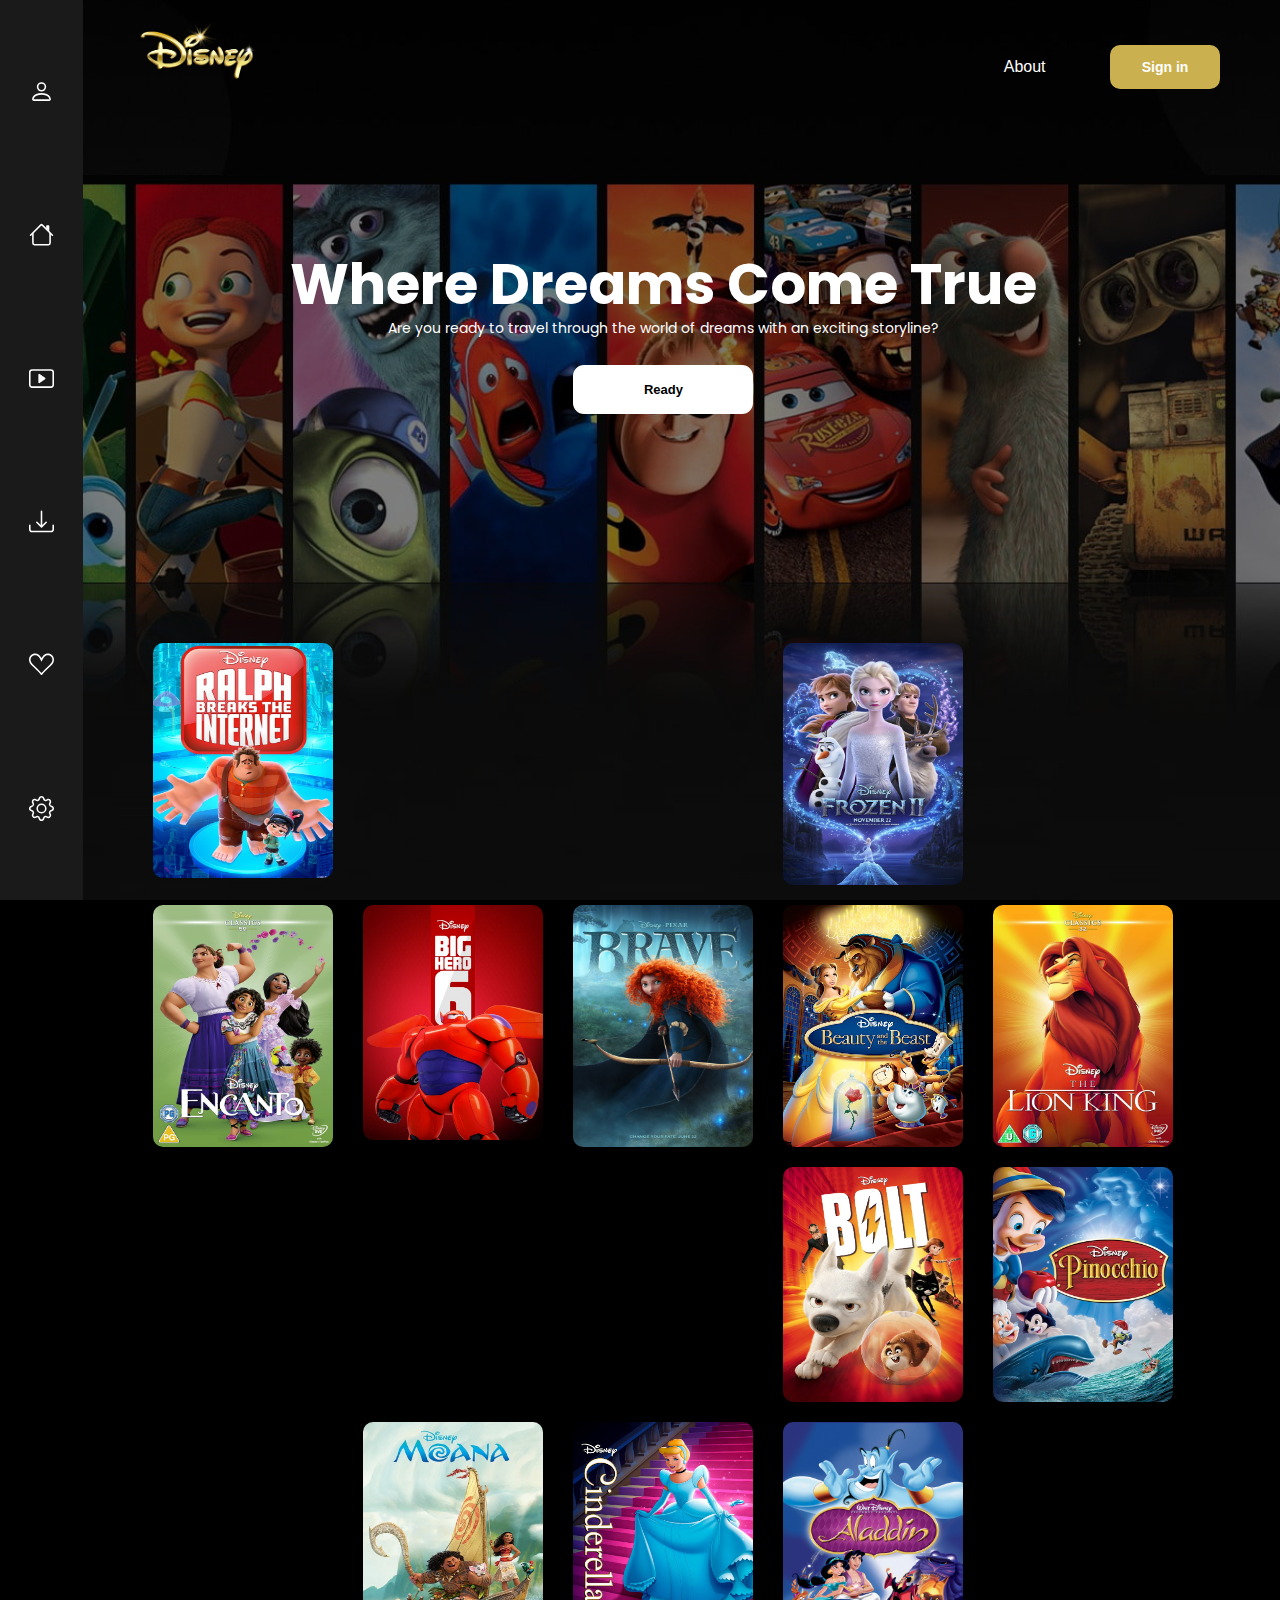
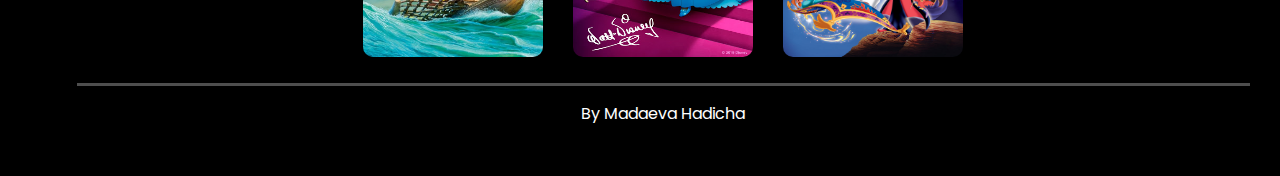
==== index.html @ 463ecde5 "Add files via upload" ====
<!DOCTYPE html>
<html lang="en">
  <head>
    <meta charset="UTF-8" />
    <meta http-equiv="X-UA-Compatible" content="IE=edge" />
    <meta name="viewport" content="width=device-width, initial-scale=1.0" />
    <link rel="preconnect" href="https://fonts.googleapis.com" />
    <link rel="preconnect" href="https://fonts.gstatic.com" crossorigin />
    <link
      href="https://fonts.googleapis.com/css2?family=Poppins:wght@300&display=swap"
      rel="stylesheet"
    />
    <link rel="stylesheet" href="style.css" />
    <title>Disney</title>
  </head>
  <body>
    <div class="container">
      <div class="navbar">
        <img class="logo" src="/images/logo3.png" />
        <nav>
          <ul>
            <li><a href="#">About</a></li>
            <li>
              <a href="sign_in.html" target="_blank"
                ><button type="button">Sign in</button></a
              >
            </li>
          </ul>
        </nav>
      </div>
      <div class="sidebar">
        <div class="icons">
          <svg
            xmlns="http://www.w3.org/2000/svg"
            width="25"
            height="25"
            fill="currentColor"
            class="bi bi-person"
            viewBox="0 0 16 16"
          >
            <path
              d="M8 8a3 3 0 1 0 0-6 3 3 0 0 0 0 6zm2-3a2 2 0 1 1-4 0 2 2 0 0 1 4 0zm4 8c0 1-1 1-1 1H3s-1 0-1-1 1-4 6-4 6 3 6 4zm-1-.004c-.001-.246-.154-.986-.832-1.664C11.516 10.68 10.289 10 8 10c-2.29 0-3.516.68-4.168 1.332-.678.678-.83 1.418-.832 1.664h10z"
            />
          </svg>
        </div>
        <div class="icons">
          <svg
            xmlns="http://www.w3.org/2000/svg"
            width="25"
            height="25"
            fill="currentColor"
            class="bi bi-house"
            viewBox="0 0 16 16"
          >
            <path
              fill-rule="evenodd"
              d="M2 13.5V7h1v6.5a.5.5 0 0 0 .5.5h9a.5.5 0 0 0 .5-.5V7h1v6.5a1.5 1.5 0 0 1-1.5 1.5h-9A1.5 1.5 0 0 1 2 13.5zm11-11V6l-2-2V2.5a.5.5 0 0 1 .5-.5h1a.5.5 0 0 1 .5.5z"
            />
            <path
              fill-rule="evenodd"
              d="M7.293 1.5a1 1 0 0 1 1.414 0l6.647 6.646a.5.5 0 0 1-.708.708L8 2.207 1.354 8.854a.5.5 0 1 1-.708-.708L7.293 1.5z"
            />
          </svg>
        </div>
        <div class="icons">
          <svg
            xmlns="http://www.w3.org/2000/svg"
            width="25"
            height="25"
            fill="currentColor"
            class="bi bi-play-btn"
            viewBox="0 0 16 16"
          >
            <path
              d="M6.79 5.093A.5.5 0 0 0 6 5.5v5a.5.5 0 0 0 .79.407l3.5-2.5a.5.5 0 0 0 0-.814l-3.5-2.5z"
            />
            <path
              d="M0 4a2 2 0 0 1 2-2h12a2 2 0 0 1 2 2v8a2 2 0 0 1-2 2H2a2 2 0 0 1-2-2V4zm15 0a1 1 0 0 0-1-1H2a1 1 0 0 0-1 1v8a1 1 0 0 0 1 1h12a1 1 0 0 0 1-1V4z"
            />
          </svg>
        </div>
        <div class="icons">
          <svg
            xmlns="http://www.w3.org/2000/svg"
            width="25"
            height="25"
            fill="currentColor"
            class="bi bi-download"
            viewBox="0 0 16 16"
          >
            <path
              d="M.5 9.9a.5.5 0 0 1 .5.5v2.5a1 1 0 0 0 1 1h12a1 1 0 0 0 1-1v-2.5a.5.5 0 0 1 1 0v2.5a2 2 0 0 1-2 2H2a2 2 0 0 1-2-2v-2.5a.5.5 0 0 1 .5-.5z"
            />
            <path
              d="M7.646 11.854a.5.5 0 0 0 .708 0l3-3a.5.5 0 0 0-.708-.708L8.5 10.293V1.5a.5.5 0 0 0-1 0v8.793L5.354 8.146a.5.5 0 1 0-.708.708l3 3z"
            />
          </svg>
        </div>
        <div class="icons">
          <svg
            xmlns="http://www.w3.org/2000/svg"
            width="25"
            height="25"
            fill="currentColor"
            class="bi bi-suit-heart"
            viewBox="0 0 16 16"
          >
            <path
              d="m8 6.236-.894-1.789c-.222-.443-.607-1.08-1.152-1.595C5.418 2.345 4.776 2 4 2 2.324 2 1 3.326 1 4.92c0 1.211.554 2.066 1.868 3.37.337.334.721.695 1.146 1.093C5.122 10.423 6.5 11.717 8 13.447c1.5-1.73 2.878-3.024 3.986-4.064.425-.398.81-.76 1.146-1.093C14.446 6.986 15 6.131 15 4.92 15 3.326 13.676 2 12 2c-.777 0-1.418.345-1.954.852-.545.515-.93 1.152-1.152 1.595L8 6.236zm.392 8.292a.513.513 0 0 1-.784 0c-1.601-1.902-3.05-3.262-4.243-4.381C1.3 8.208 0 6.989 0 4.92 0 2.755 1.79 1 4 1c1.6 0 2.719 1.05 3.404 2.008.26.365.458.716.596.992a7.55 7.55 0 0 1 .596-.992C9.281 2.049 10.4 1 12 1c2.21 0 4 1.755 4 3.92 0 2.069-1.3 3.288-3.365 5.227-1.193 1.12-2.642 2.48-4.243 4.38z"
            />
          </svg>
        </div>
        <div class="icons">
          <svg
            xmlns="http://www.w3.org/2000/svg"
            width="25"
            height="25"
            fill="currentColor"
            class="bi bi-gear"
            viewBox="0 0 16 16"
          >
            <path
              d="M8 4.754a3.246 3.246 0 1 0 0 6.492 3.246 3.246 0 0 0 0-6.492zM5.754 8a2.246 2.246 0 1 1 4.492 0 2.246 2.246 0 0 1-4.492 0z"
            />
            <path
              d="M9.796 1.343c-.527-1.79-3.065-1.79-3.592 0l-.094.319a.873.873 0 0 1-1.255.52l-.292-.16c-1.64-.892-3.433.902-2.54 2.541l.159.292a.873.873 0 0 1-.52 1.255l-.319.094c-1.79.527-1.79 3.065 0 3.592l.319.094a.873.873 0 0 1 .52 1.255l-.16.292c-.892 1.64.901 3.434 2.541 2.54l.292-.159a.873.873 0 0 1 1.255.52l.094.319c.527 1.79 3.065 1.79 3.592 0l.094-.319a.873.873 0 0 1 1.255-.52l.292.16c1.64.893 3.434-.902 2.54-2.541l-.159-.292a.873.873 0 0 1 .52-1.255l.319-.094c1.79-.527 1.79-3.065 0-3.592l-.319-.094a.873.873 0 0 1-.52-1.255l.16-.292c.893-1.64-.902-3.433-2.541-2.54l-.292.159a.873.873 0 0 1-1.255-.52l-.094-.319zm-2.633.283c.246-.835 1.428-.835 1.674 0l.094.319a1.873 1.873 0 0 0 2.693 1.115l.291-.16c.764-.415 1.6.42 1.184 1.185l-.159.292a1.873 1.873 0 0 0 1.116 2.692l.318.094c.835.246.835 1.428 0 1.674l-.319.094a1.873 1.873 0 0 0-1.115 2.693l.16.291c.415.764-.42 1.6-1.185 1.184l-.291-.159a1.873 1.873 0 0 0-2.693 1.116l-.094.318c-.246.835-1.428.835-1.674 0l-.094-.319a1.873 1.873 0 0 0-2.692-1.115l-.292.16c-.764.415-1.6-.42-1.184-1.185l.159-.291A1.873 1.873 0 0 0 1.945 8.93l-.319-.094c-.835-.246-.835-1.428 0-1.674l.319-.094A1.873 1.873 0 0 0 3.06 4.377l-.16-.292c-.415-.764.42-1.6 1.185-1.184l.292.159a1.873 1.873 0 0 0 2.692-1.115l.094-.319z"
            />
          </svg>
        </div>
      </div>
      <div class="welcome">
        <div class="text">
          <h1>Where Dreams Come True</h1>
          <p>
            Are you ready to travel through the world of dreams with an exciting
            storyline?
          </p>
          <button type="button"><a href="#scroll">Ready</a></button>
        </div>
      </div>
      <div class="row">
        <div class="col">
          <a href="ralph_breaks_the_internet.html">
            <div class="card card1"></div
          ></a>
          <div class="card card2"></div>
          <div class="card card3"></div>
          <div class="card card4"></div>
          <div class="card card5" id="scroll"></div>
          <div class="card card6"></div>
          <a href="big_hero6.html">
            <div class="card card7"></div>
          </a>
          <div class="card card8"></div>
          <div class="card card9"></div>
          <div class="card card10"></div>
          <div class="card card11"></div>
          <div class="card card12"></div>
          <div class="card card13"></div>
          <div class="card card14"></div>
          <div class="card card15"></div>
          <div class="card card16"></div>
          <div class="card card17"></div>
          <div class="card card18"></div>
        </div>
      </div>
      <hr />
      <footer>By Madaeva Hadicha</footer>
    </div>
  </body>
</html>
---- style.css ----
* {
  margin: 0;
  padding: 0;
  box-sizing: border-box;
}
body {
  background-color: #000;
  font-family: "Poppins", sans-serif;
  display: flex;
  justify-content: flex-end;
}
.container,
.container2,
.container3 {
  width: 94%;
  height: 100vh;
  padding-right: 30px;

  background-position: center;
  background-size: cover;
}
.containersign {
  width: 100%;
  color: #fff;
  height: 100vh;
  display: flex;
  padding: 25px;
  padding-left: 130px;
  justify-content: flex-start;
  align-items: center;
  background-position: center;
  background-size: cover;
}

.container {
  background-image: linear-gradient(rgba(0, 0, 0, 0.5), rgba(0, 0, 0, 0.5)),
    url("/images/crop.jpg");
}
.container2 {
  background-image: linear-gradient(rgba(0, 0, 0, 0.5), rgba(0, 0, 0, 0.5)),
    url("/images/backralph.jfif");
}
.container3 {
  background-image: linear-gradient(rgba(0, 0, 0, 0.5), rgba(0, 0, 0, 0.5)),
    url("/images/hero.jpg");
}
.containersign {
  background-image: linear-gradient(rgba(0, 0, 0, 0.155), rgba(0, 0, 0, 0.221)),
    url("/images/signback.jpg");
}
.navbar {
  height: 12%;
  display: flex;
  padding-left: 60px;
  align-items: center;
  font-family: "Montserrat", sans-serif;
}
.logo {
  width: 120px;
  cursor: pointer;
}

nav {
  flex: 1;
  padding-right: 30px;
  text-align: right;
}
nav ul li {
  list-style: none;
  display: inline-block;
  margin-left: 60px;
}
nav ul li a {
  text-decoration: none;
  font-style: 13px;
  color: #fff;
  transition: 0.35s;
}
nav ul li a:hover {
  transition: 0.4s;
  opacity: 1;
}
.sidebar {
  background-color: #1a1a1a;
  width: 6.5%;
  height: 100%;
  padding: 20px;
  position: fixed;
  color: #fff;
  top: 0;
  left: 0;
  display: flex;
  flex-direction: column;
  justify-content: space-around;
  align-items: center;
}
.icons {
  width: 50px;
  height: 50px;
  display: flex;
  justify-content: center;
  align-items: center;
  cursor: pointer;
  transition: 0.3s;
  border-radius: 8px;
}
svg {
  cursor: pointer;
}

.icons:hover {
  border-radius: 10px;
  background-color: rgba(255, 255, 255, 0.201);
}

.row {
  height: auto;
  padding: 16px;
  margin-top: 5%;
}
.row h3 {
  margin-left: 120px;
  color: #fff;
}
.col {
  display: flex;
  flex-wrap: wrap;
  justify-content: center;
}
.welcome {
  width: 100%;
  height: 50vh;
  text-align: center;
  display: flex;
  align-items: center;
  flex-direction: column;
  justify-content: center;
}
.welcome2 {
  background-color: none;
  width: 100%;
  height: 50vh;
  text-align: left;
  align-items: center;
  display: flex;
  padding-left: 65px;
}
.text {
  width: 68%;
  height: auto;
}
.text2 {
  width: 45%;
  height: auto;
  background-color: none;
  display: flex;
  justify-content: flex-start;
  flex-direction: column;
}

.welcome h1,
.welcome2 .text2 h1 {
  color: #fff;
  font-size: 3.5em;
  line-height: 65px;
}
.welcome p,
.welcome2 p {
  color: #fff;
  line-height: 22px;
  font-size: 14px;
}
.someinf {
  display: flex;
  align-items: flex-end;
}
span {
  opacity: 0.6;
  color: #fff;
  font-size: 12px;
  word-spacing: 6px;
}
.rating-area {
  overflow: hidden;
  width: 210px;
}
.rating-area:not(:checked) > input {
  display: none;
}
.rating-area:not(:checked) > label {
  float: right;
  width: 42px;
  padding: 0;
  cursor: pointer;
  font-size: 32px;
  line-height: 32px;
  color: lightgrey;
  text-shadow: 1px 1px #bbb;
}
.rating-area:not(:checked) > label:before {
  content: "★";
}
.rating-area > input:checked ~ label {
  color: gold;
  text-shadow: 1px 1px #c60;
}
.rating-area:not(:checked) > label:hover,
.rating-area:not(:checked) > label:hover ~ label {
  color: gold;
}
.rating-area > input:checked + label:hover,
.rating-area > input:checked + label:hover ~ label,
.rating-area > input:checked ~ label:hover,
.rating-area > input:checked ~ label:hover ~ label,
.rating-area > label:hover ~ input:checked ~ label {
  color: gold;
  text-shadow: 1px 1px goldenrod;
}
.rate-area > label:active {
  position: relative;
}
button,
.button2 {
  width: 180px;
  color: #000;
  font-size: 13px;
  padding: 14px;
  text-align: center;
  background-color: #fff;
  border: 3px solid #fff;
  border-radius: 11px;
  outline: none;
  margin-top: 26px;
  font-weight: 600;
}
li button {
  width: 110px;
  color: #000;
  font-size: 14px;
  padding: 11px;
  text-align: center;
  border: 3px solid #cab04e;
  color: #fff;
  background-color: #cab04e;
  transition: 0.5s;
  border-radius: 10px;
  outline: none;
  margin-top: 26px;
  font-weight: 600;
}
.button2 {
  display: flex;
  align-items: center;
  justify-content: center;
}
button a {
  text-decoration: none;
  color: #000;
}
button:hover {
  border: 3px solid #fff;
  color: #fff;
  background-color: rgba(255, 255, 255, 0.335);
  transition: 0.5s;
}
button:hover a {
  color: #fff;
  transition: 0.6s;
}
li button:hover {
  background-color: #b09943;
  border: 3px solid #b09943;
}
.gallery_container {
  margin: 50px;
  display: flex;
  flex-wrap: wrap;
  justify-content: space-around;
}
.video_block {
  width: 100%;
  height: auto;
  padding: 80px 75px 10px 75px;
  display: flex;
  flex-direction: column;
  align-items: center;
  justify-content: center;

  color: #fff;
}

table {
  color: #fff;
  border-spacing: 20px 0;
}
th {
  text-align: right;
}
.card {
  min-width: 180px;
  min-height: 235px;
  cursor: pointer;
  border-radius: 10px;
  margin: 10px 15px;
  display: inline-block;
  background-size: 100% 100%;
  background-position: center;
  box-sizing: border-box;
  transition: 0.4s;
}
.card:hover {
  box-shadow: rgba(240, 217, 14, 0.552) 0px 0px 0px 3px;
  transform: scale(1.1);
  transition: 0.4s;
}
.card1 {
  background-image: url(/images/ralph.jpeg);+
}
.card2 {
  background-image: url(/images/toystory.jpeg);
}
.card3 {
  background-image: url(/images/raya.jpg);
}
.card4 {
  background-image: url(/images/frozen.jpg);
}
.card5 {
  background-image: url(/images/zootopi.jpg);
}
.card6 {
  background-image: url(/images/encanto.jpg);
}
.card7 {
  background-image: url(/images/big_her.jpg);
}
.card8 {
  background-image: url(/images/brave.jpg);
}
.card9 {
  background-image: url(/images/beauty.jpg);
}
.card10 {
  background-image: url(/images/king.jpg);
}
.card11 {
  background-image: url(/images/tangled.webp);
}
.card12 {
  background-image: url(/images/smk.jpg);
}
.card13 {
  background-image: url(/images/tiana.jpg);
}
.card14 {
  background-image: url(/images/Bolt_Poster.webp);
}
.card15 {
  background-image: url(/images/pinokio.jpeg);
}
.card16 {
  background-image: url(/images/moana.jpg);
}
.card17 {
  background-image: url(/images/cindrella.jpg);
}
.card18 {
  background-image: url(/images/Aladin.jpg);
}
h5 {
  color: #fff;
  text-shadow: 0 0 5px #999;
}
.card p {
  text-shadow: 0 0 15px #000;
  font-size: 9px;
}
hr {
  width: 100%;
  height: 3px;
  border: none;
  background-color: rgba(255, 255, 255, 0.306);
}
footer {
  width: 100%;
  height: 10vh;
  color: #fff;
  text-align: center;
  padding: 15px;
}
.signbox {
  width: 100%;
  height: 100%;

  background: rgba(246, 241, 241, 0.1);
  border-radius: 16px;
  box-shadow: 0 4px 30px rgba(0, 0, 0, 0.1);
  backdrop-filter: blur(4.3px);
  -webkit-backdrop-filter: blur(4.3px);
  border: 1px solid rgba(246, 241, 241, 0.29);
}
form {
  width: 100%;
  height: 100%;
  position: relative;
  background-color: none;
  top: -100%;
  padding: 55px;
  display: flex;
  flex-direction: column;
}
form h2 {
  margin-top: 40px;
  text-align: center;
}
form input {
  height: 50px;
  color: #fff;
  padding: 10px;
  font-size: 14px;
  background-color: transparent;
  border-radius: 4px;
  box-shadow: 0 4px 30px rgba(0, 0, 0, 0.1);
  backdrop-filter: blur(4.3px);
  -webkit-backdrop-filter: blur(4.3px);
  border: 1px solid rgba(246, 241, 241, 0.539);
}
::placeholder {
  color: #fff;
  opacity: 0.4;
  letter-spacing: 1px;
  font-size: 14px;
}
form input[type="button"] {
  background: rgba(246, 241, 241, 0.362);
  font-size: 15px;
}
.signbtn:hover {
  background: rgba(246, 241, 241, 0.603);
  font-size: 15px;
}
form input:focus {
  outline: none;
}
form a {
  color: #fff;
}
.bottomlink {
  width: 100%;
  display: flex;
  justify-content: space-between;
  padding: 5px;
}

.main {
  padding: 10px;
  width: 50%;
  height: 90%;
  background-color: none;
}
@media only screen and (max-width: 420px) {
  .container,
  .container2 {
    width: 100%;
    padding-right: 0;
  }

  .welcome h1 {
    font-size: 2em;
  }
  .welcome2 {
    padding-left: 40px;
  }
  .navbar {
    padding-left: 40px;
  }
  .logo {
    width: 90px;
  }
  nav {
    display: none;
  }
  .text2 {
    width: 100%;
  }
  .welcome2 .text2 h1 {
    font-size: 2em;
  }
  .gallery_container .gallery img {
    width: 120px;
    height: 90px;
  }
  .video_block {
    padding: 20px 40px;
  }
  .video_block h2 {
    font-size: 22px;
  }
  .video_block p {
    font-size: 13px;
  }
  table {
    font-size: 13px;
  }
  video {
    width: 300px;
    height: 200px;
  }
  .sidebar {
    width: 100%;
    height: 8%;
    flex-direction: row;
    top: 92%;
    background-color: 1a1a1a;

    left: 0;
  }
}

@media only screen and (max-width: 750px) {
  .container,
  .container2,
  .container3 {
    width: 100%;

    padding-right: 20px;
  }
  .welcome h1 {
    font-size: 2.5em;
    line-height: 44px;
  }

  .sidebar {
    padding: 30px;
  }
  .text2 {
    width: 100%;
  }
  video {
    width: 350px;
    height: 320px;
  }
}
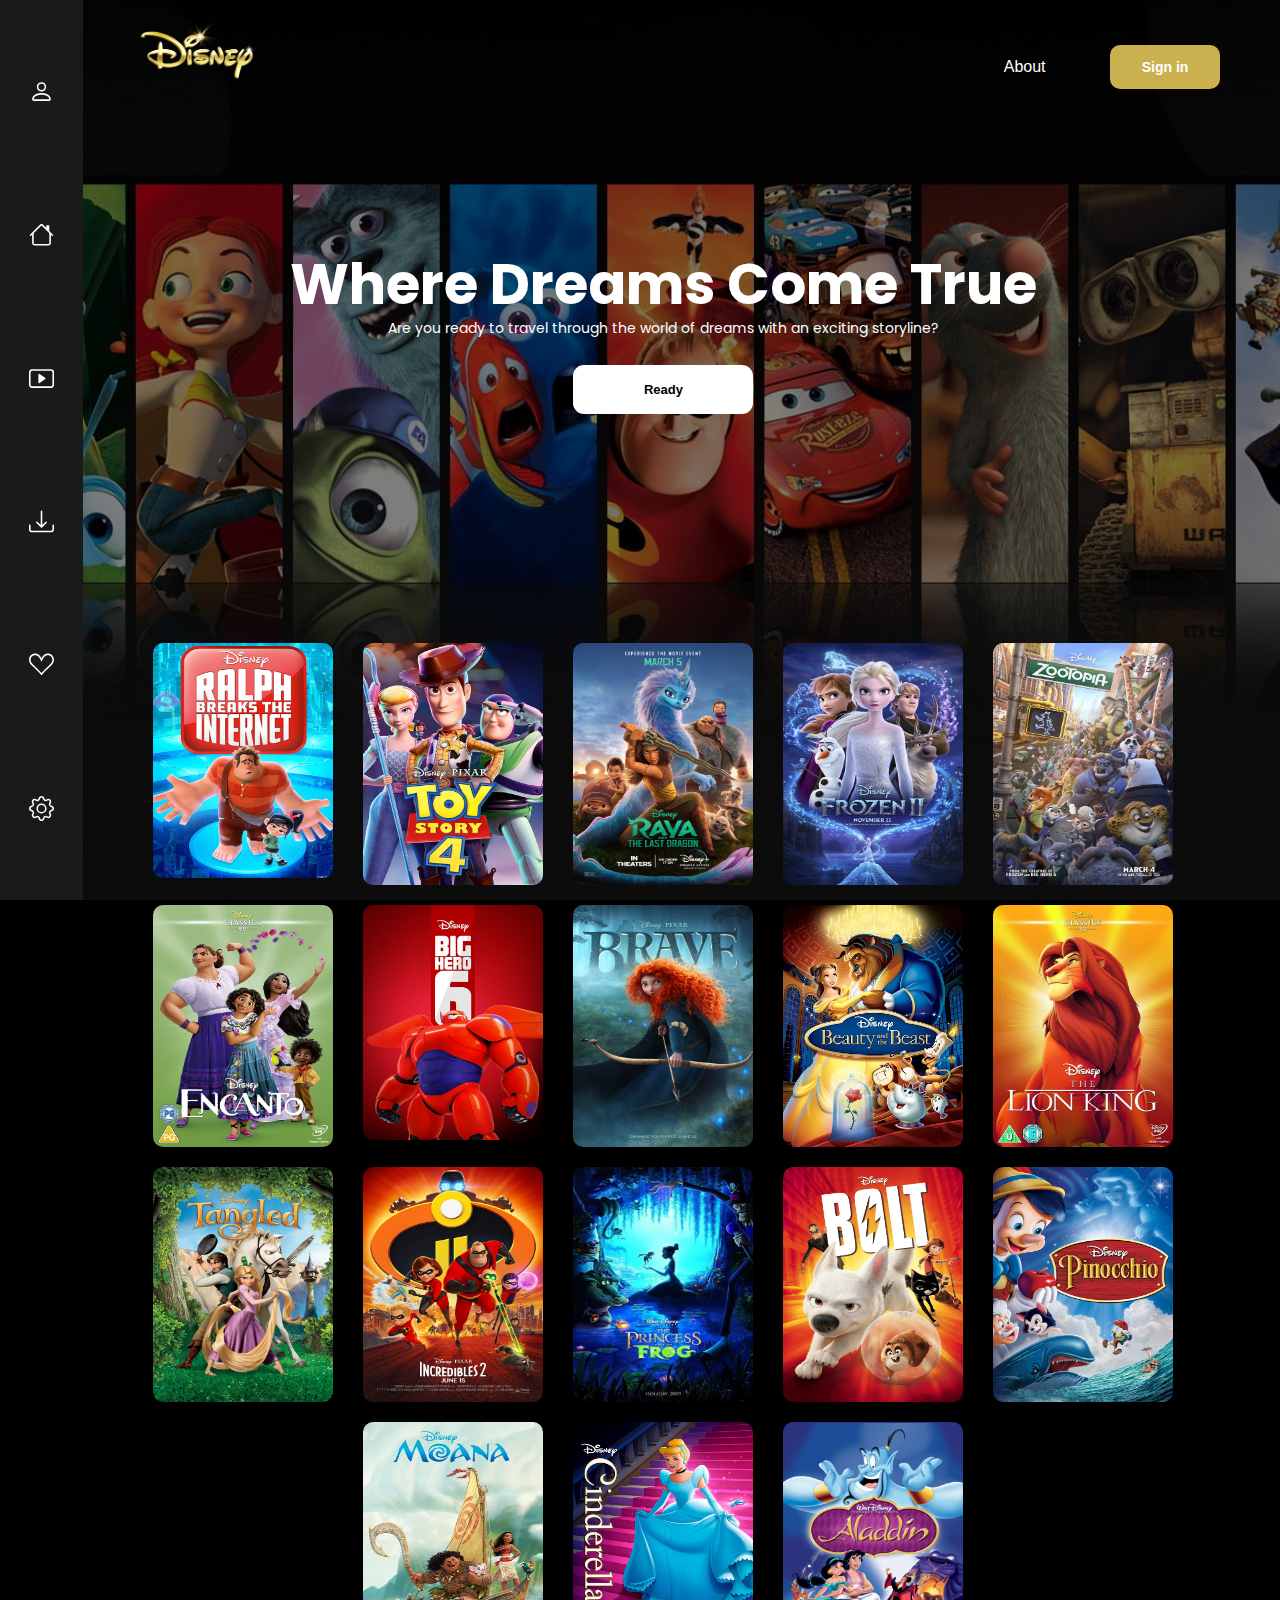
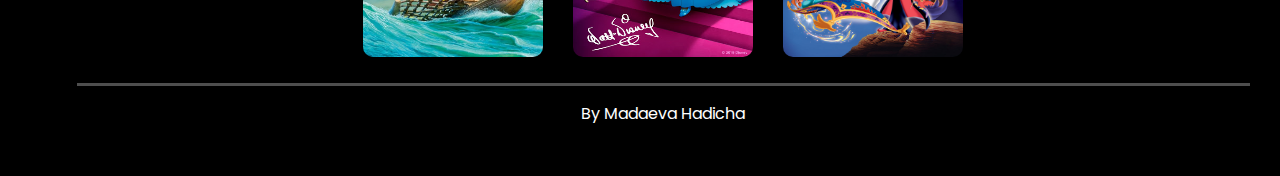
==== commit aa0c2b9d: "Update index.html" ====
--- a/index.html
+++ b/index.html
@@ -16,7 +16,7 @@
   <body>
     <div class="container">
       <div class="navbar">
-        <img class="logo" src="/images/logo3.png" />
+        <img class="logo" src="./images/logo3.png" />
         <nav>
           <ul>
             <li><a href="#">About</a></li>
--- a/style.css
+++ b/style.css
@@ -34,19 +34,19 @@
 
 .container {
   background-image: linear-gradient(rgba(0, 0, 0, 0.5), rgba(0, 0, 0, 0.5)),
-    url("/images/crop.jpg");
+    url("./images/crop.jpg");
 }
 .container2 {
   background-image: linear-gradient(rgba(0, 0, 0, 0.5), rgba(0, 0, 0, 0.5)),
-    url("/images/backralph.jfif");
+    url("./images/backralph.jfif");
 }
 .container3 {
   background-image: linear-gradient(rgba(0, 0, 0, 0.5), rgba(0, 0, 0, 0.5)),
-    url("/images/hero.jpg");
+    url("./images/hero.jpg");
 }
 .containersign {
   background-image: linear-gradient(rgba(0, 0, 0, 0.155), rgba(0, 0, 0, 0.221)),
-    url("/images/signback.jpg");
+    url("./images/signback.jpg");
 }
 .navbar {
   height: 12%;
@@ -314,58 +314,58 @@
   transition: 0.4s;
 }
 .card1 {
-  background-image: url(/images/ralph.jpeg);+
+  background-image: url(./images/ralph.jpeg);
 }
 .card2 {
-  background-image: url(/images/toystory.jpeg);
+  background-image: url(./images/toystory.jpeg);
 }
 .card3 {
-  background-image: url(/images/raya.jpg);
+  background-image: url(./images/raya.jpg);
 }
 .card4 {
-  background-image: url(/images/frozen.jpg);
+  background-image: url(./images/frozen.jpg);
 }
 .card5 {
-  background-image: url(/images/zootopi.jpg);
+  background-image: url(./images/zootopi.jpg);
 }
 .card6 {
-  background-image: url(/images/encanto.jpg);
+  background-image: url(./images/encanto.jpg);
 }
 .card7 {
-  background-image: url(/images/big_her.jpg);
+  background-image: url(./images/big_her.jpg);
 }
 .card8 {
-  background-image: url(/images/brave.jpg);
+  background-image: url(./images/brave.jpg);
 }
 .card9 {
-  background-image: url(/images/beauty.jpg);
+  background-image: url(./images/beauty.jpg);
 }
 .card10 {
-  background-image: url(/images/king.jpg);
+  background-image: url(./images/king.jpg);
 }
 .card11 {
-  background-image: url(/images/tangled.webp);
+  background-image: url(./images/tangled.webp);
 }
 .card12 {
-  background-image: url(/images/smk.jpg);
+  background-image: url(./images/smk.jpg);
 }
 .card13 {
-  background-image: url(/images/tiana.jpg);
+  background-image: url(./images/tiana.jpg);
 }
 .card14 {
-  background-image: url(/images/Bolt_Poster.webp);
+  background-image: url(images/Bolt_Poster.webp);
 }
 .card15 {
-  background-image: url(/images/pinokio.jpeg);
+  background-image: url(./images/pinokio.jpeg);
 }
 .card16 {
-  background-image: url(/images/moana.jpg);
+  background-image: url(./images/moana.jpg);
 }
 .card17 {
-  background-image: url(/images/cindrella.jpg);
+  background-image: url(./images/cindrella.jpg);
 }
 .card18 {
-  background-image: url(/images/Aladin.jpg);
+  background-image: url(./images/Aladin.jpg);
 }
 h5 {
   color: #fff;
